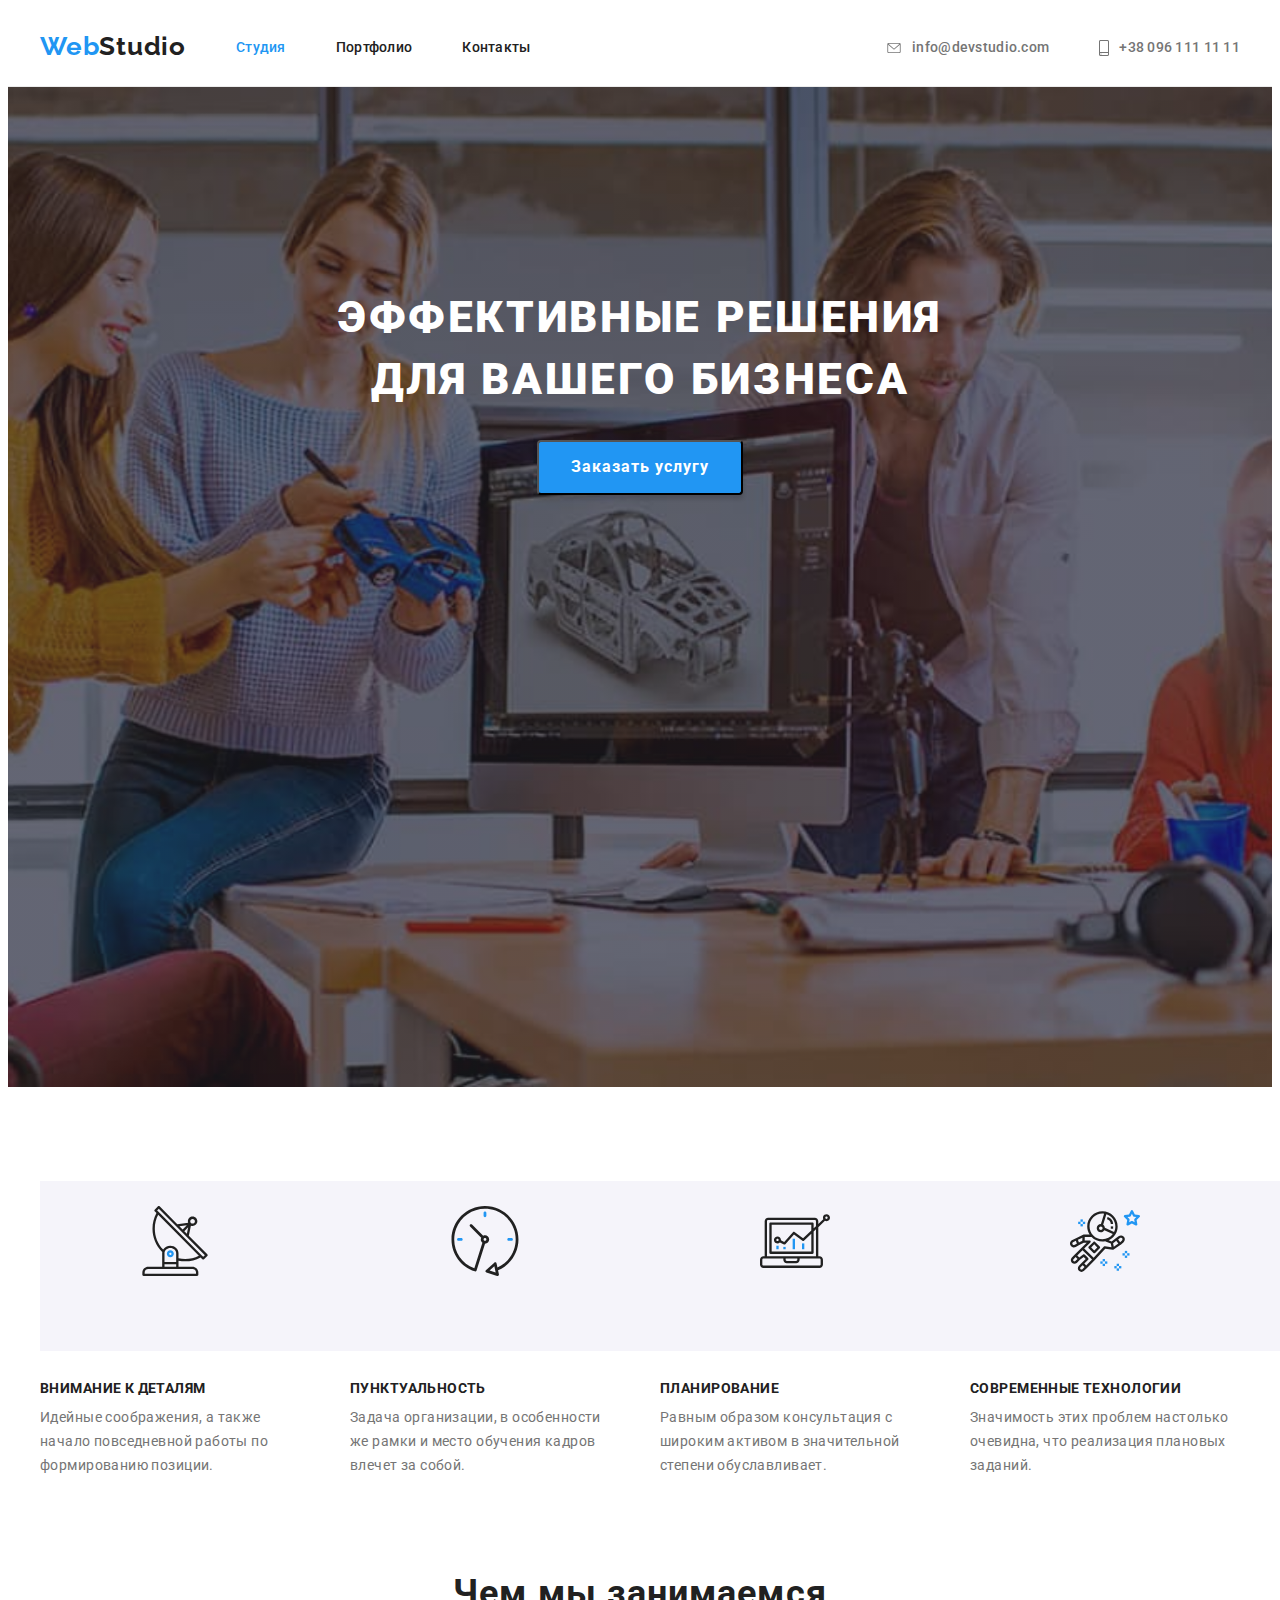
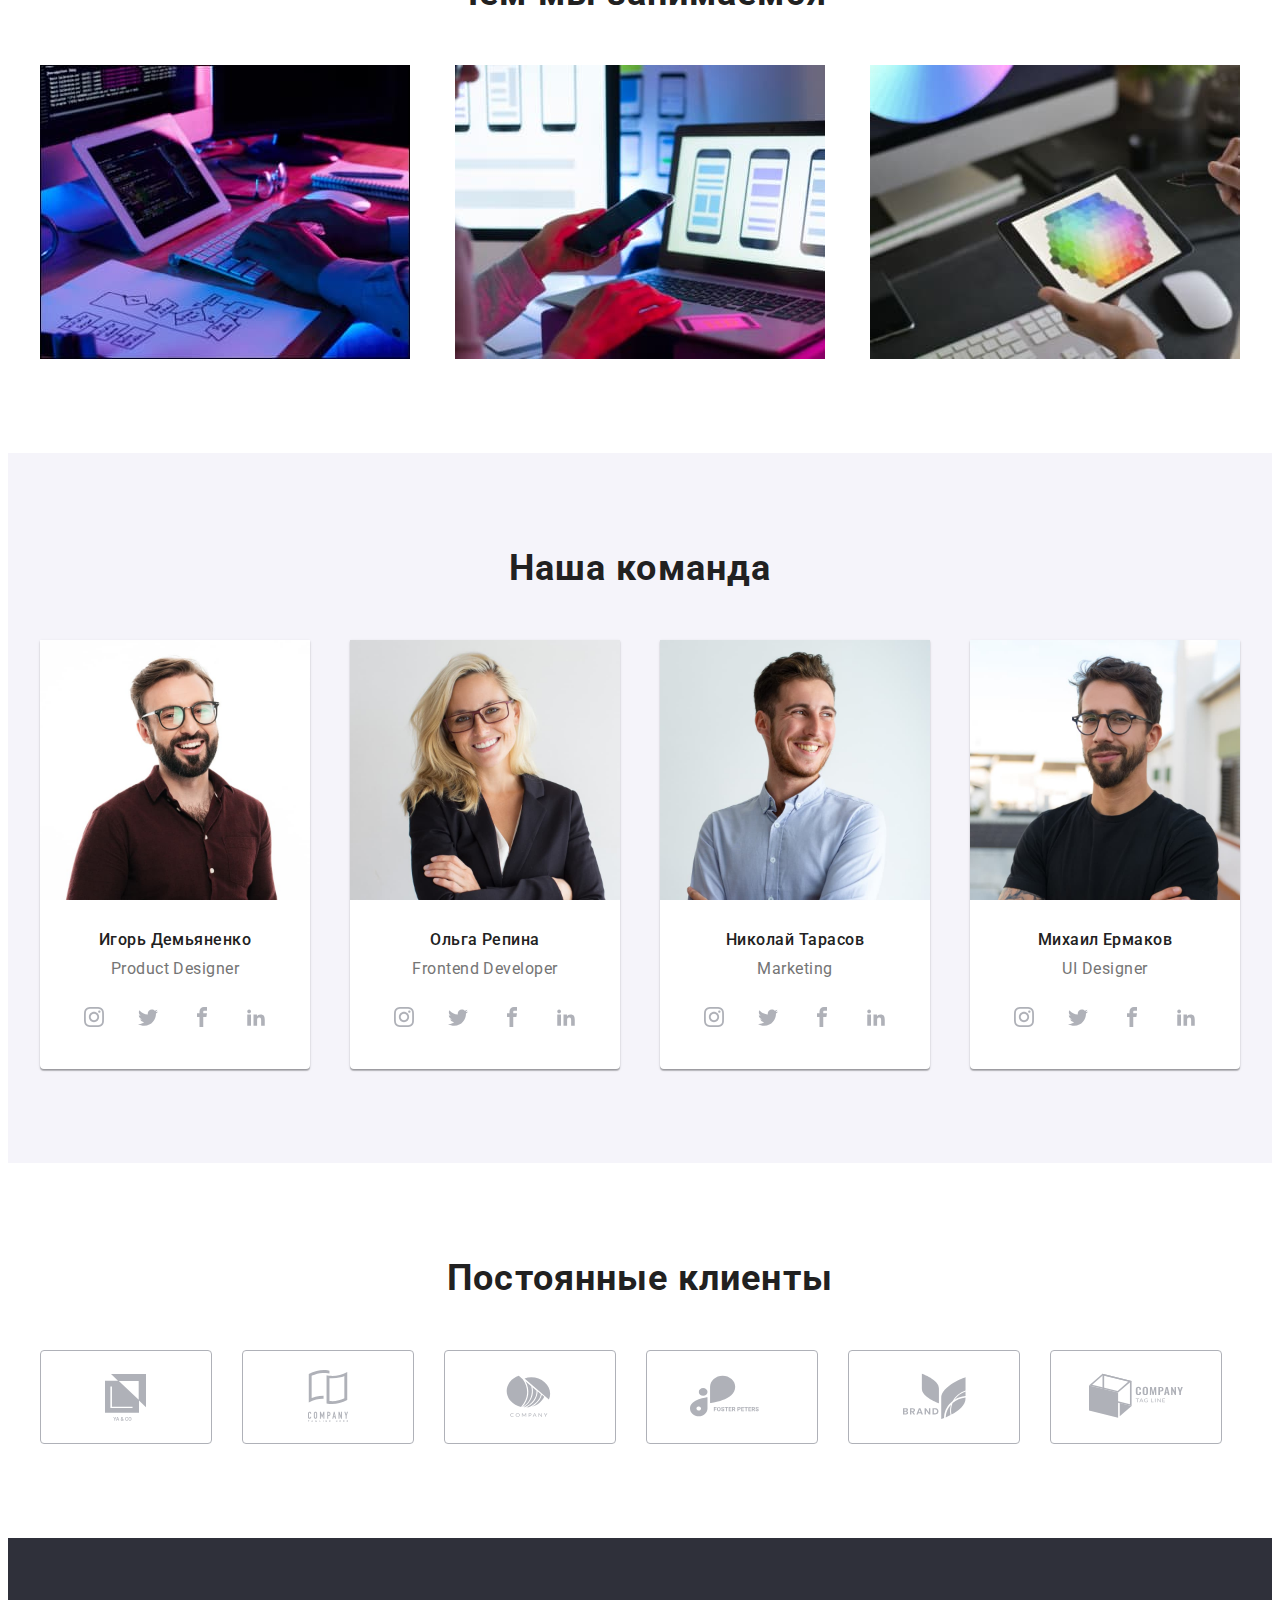
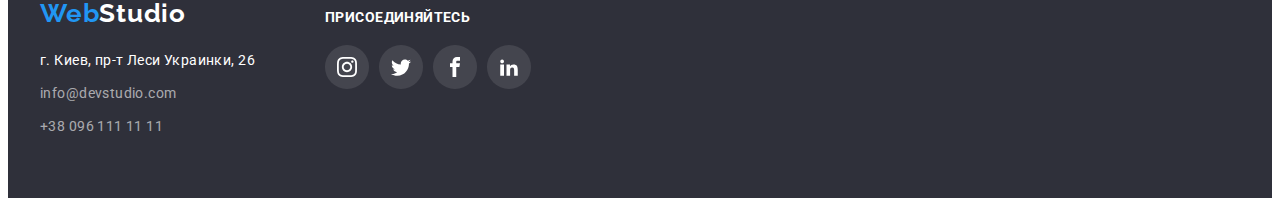
==== index.html @ fb5f98b5 "partone" ====
<!DOCTYPE html>
<html lang="ru">
  <head>
    <meta charset="UTF-8" />
    <meta http-equiv="X-UA-Compatible" content="IE=edge" />
    <meta name="viewport" content="width=device-width, initial-scale=1.0" />
    <link rel="preconnect" href="https://fonts.googleapis.com" />
    <link rel="preconnect" href="https://fonts.gstatic.com" crossorigin />
    <link
      href="https://fonts.googleapis.com/css2?family=Raleway:wght@700&family=Roboto:wght@400;500;700;900&display=swap"
      rel="stylesheet"
    />
    <link
      rel="stylesheet"
      href="https://cdnjs.cloudflare.com/ajax/libs/modern-normalize/1.1.0/modern-normalize.min.css"
      integrity="sha512-wpPYUAdjBVSE4KJnH1VR1HeZfpl1ub8YT/NKx4PuQ5NmX2tKuGu6U/JRp5y+Y8XG2tV+wKQpNHVUX03MfMFn9Q=="
      crossorigin="anonymous"
      referrerpolicy="no-referrer"
    />
    <link rel="stylesheet" href="css/styles.css" />
    <title>Студия</title>
  </head>
  <body>
    <header class="page-header">
      <div class="container main-nav">
        <a class="logo" href="index.html">
          <span class="logo-span">Web</span>Studio
        </a>
        <nav class="navigation">
          <ul class="nav-list">
            <li class="nav-item"><a class="nav-studio" href="">Студия</a></li>
            <li class="nav-item">
              <a class="nav-link" href="portfolio.html">Портфолио</a>
            </li>
            <li class="nav-item"><a class="nav-link" href="">Контакты</a></li>
          </ul>
        </nav>
        <ul class="contacts">
          <li class="contacts-list">
            <a class="contacts-link" href="mailto:info@devstudio.com"> 
              <svg class="contacts-icon" width="16px" height="10px">
                  <use href="./images/icons.svg#mailto">
                  </use>
                </svg>
              info@devstudio.com
            </a>
          </li> 
          <li class="contacts-list">
            <a class="contacts-link" href="tel:+380961111111">
               <svg class="contacts-icon" width="10px" height="16px">
                  <use href="./images/icons.svg#telefone">
                  </use>
                </svg>
              +38 096 111 11 11</a>
          </li>
        </ul>
      </div>
    </header>
    <main>
      <section class="part-one section">
        <div class="container">
          <h1 class="one-text">Эффективные решения для вашего бизнеса</h1>
          <button data-modal-open class="one-button" type="button">Заказать услугу</button>
        </div>
        <div class="backdrop is-hidden" data-modal>
          <div class="modal">
            <button data-modal-close class="finish" type="button"></button>
          </div>
        </div>
      </section>
      <section class="part-two section">
        <div class="container">
          <h2 class="visually-hidden">Наши особенности</h2>
          <ul class="two-list">
            <li class="two-item">
              <div class="icon-two">
                <svg class="true-icon" width="70px" height="70px">
                  <use href="./images/icons.svg#antena">
                  </use>
                </svg>
              </div>
              <h3 class="two-title">Внимание к деталям</h3>
              <p class="two-content">
                Идейные соображения, а также начало повседневной работы по
                формированию позиции.
              </p>
            </li>
            <li class="two-item">
              <div class="icon-two">
                <svg class="true-icon" width="70px" height="70px">
                  <use href="./images/icons.svg#clock">
                  </use>
                </svg>
              </div>
              <h3 class="two-title">Пунктуальность</h3>
              <p class="two-content">
                Задача организации, в особенности же рамки и место обучения
                кадров влечет за собой.
              </p>
            </li>
            <li class="two-item">
              <div class="icon-two">
                 <svg class="true-icon" width="70px" height="70px">
                  <use href="./images/icons.svg#diagram">
                  </use>
                </svg>
              </div>
              <h3 class="two-title">Планирование</h3>
              <p class="two-content">
                Равным образом консультация с широким активом в значительной
                степени обуславливает.
              </p>
            </li>
            <li class="two-item">
              <div class="icon-two">
                 <svg class="true-icon" width="70px" height="70px">
                  <use href="./images/icons.svg#astronaut">
                  </use>
                </svg>
              </div>
              <h3 class="two-title">Современные технологии</h3>
              <p class="two-content">
                Значимость этих проблем настолько очевидна, что реализация
                плановых заданий.
              </p>
            </li>
          </ul>
        </div>
      </section>
      <section class="part-three section">
        <div class="container">
          <h2 class="three-title">Чем мы занимаемся</h2>
          <ul class="three-list">
            <li class="three-item">
              <img src="images/box1.jpg" alt="Создание сайтов" width="370" />
            </li>
            <li class="three-item">
              <img
                src="images/img2.jpg"
                alt="Создание мобильных приложений"
                width="370"
              />
            </li>
            <li class="three-item">
              <img
                src="images/img3.jpg"
                alt="Услуги вэб-дизайнера"
                width="370"
              />
            </li>
          </ul>
        </div>
      </section>
      <section class="part-four section">
        <div class="container">
          <h2 class="four-title">Наша команда</h2>
          <ul class="four-list">
            <li class="four-item">
              <img src="images/team1.jpg" alt="Игорь Демьяненко" width="270" />
                <div class="container-four">
                  <h3 class="title-name">Игорь Демьяненко</h3>
                  <p class="title-prof">Product Designer</p>
                  <ul class="comand-scl">
                    <li class="scl-list">
                      <a class="scl-link" href="">
                        <svg class="scl-icon" width="20px" height="20px">
                      <use href="./images/icons.svg#icon-instagram">
                      </use>
                      </svg>
                      </a>
                    </li>
                    <li class="scl-list">
                      <a class="scl-link" href="">
                        <svg class="scl-icon" width="20px" height="20px">
                      <use href="./images/icons.svg#icon-twitter">
                      </use>
                      </svg>
                      </a>
                    </li>
                    <li class="scl-list">
                      <a class="scl-link" href="">
                        <svg class="scl-icon" width="20px" height="20px">
                      <use href="./images/icons.svg#icon-facebook">
                      </use>
                      </svg>
                      </a>
                    </li>
                    <li class="scl-list">
                      <a class="scl-link" href="">
                        <svg class="scl-icon" width="20px" height="20px">
                      <use href="./images/icons.svg#icon-linkedin2">
                      </use>
                      </svg>
                      </a>
                    </li>
                  </ul>
                </div>  
            </li>
            <li class="four-item">
              <img src="images/team2.jpg" alt="Ольга Репина" width="270" />
                <div class="container-four">
                  <h3 class="title-name">Ольга Репина</h3>
                  <p class="title-prof">Frontend Developer</p>
                       <ul class="comand-scl">
                    <li class="scl-list">
                      <a class="scl-link" href="">
                        <svg class="scl-icon" width="20px" height="20px">
                      <use href="./images/icons.svg#icon-instagram">
                      </use>
                      </svg>
                      </a>
                    </li>
                    <li class="scl-list">
                      <a class="scl-link" href="">
                        <svg class="scl-icon" width="20px" height="20px">
                      <use href="./images/icons.svg#icon-twitter">
                      </use>
                      </svg>
                      </a>
                    </li>
                    <li class="scl-list">
                      <a class="scl-link" href="">
                        <svg class="scl-icon" width="20px" height="20px">
                      <use href="./images/icons.svg#icon-facebook">
                      </use>
                      </svg>
                      </a>
                    </li>
                    <li class="scl-list">
                      <a class="scl-link" href="">
                        <svg class="scl-icon" width="20px" height="20px">
                      <use href="./images/icons.svg#icon-linkedin2">
                      </use>
                      </svg>
                      </a>
                    </li>
                  </ul>
                </div>
            </li>
            <li class="four-item">
              <img src="images/team3.jpg" alt="Николай Тарасов" width="270" />
                <div class="container-four">
                  <h3 class="title-name">Николай Тарасов</h3>
                  <p class="title-prof">Marketing</p>
                       <ul class="comand-scl">
                    <li class="scl-list">
                      <a class="scl-link" href="">
                        <svg class="scl-icon" width="20px" height="20px">
                      <use href="./images/icons.svg#icon-instagram">
                      </use>
                      </svg>
                      </a>
                    </li>
                    <li class="scl-list">
                      <a class="scl-link" href="">
                        <svg class="scl-icon" width="20px" height="20px">
                      <use href="./images/icons.svg#icon-twitter">
                      </use>
                      </svg>
                      </a>
                    </li>
                    <li class="scl-list">
                      <a class="scl-link" href="">
                        <svg class="scl-icon" width="20px" height="20px">
                      <use href="./images/icons.svg#icon-facebook">
                      </use>
                      </svg>
                      </a>
                    </li>
                    <li class="scl-list">
                      <a class="scl-link" href="">
                        <svg class="scl-icon" width="20px" height="20px">
                      <use href="./images/icons.svg#icon-linkedin2">
                      </use>
                      </svg>
                      </a>
                    </li>
                  </ul>
                </div>
            </li>
            <li class="four-item">
              <img src="images/team4.jpg" alt="Михаил Ермаков" width="270" />
                <div class="container-four">
                  <h3 class="title-name">Михаил Ермаков</h3>
                  <p class="title-prof">UI Designer</p>
                       <ul class="comand-scl">
                    <li class="scl-list">
                      <a class="scl-link" href="">
                        <svg class="scl-icon" width="20px" height="20px">
                      <use href="./images/icons.svg#icon-instagram">
                      </use>
                      </svg>
                      </a>
                    </li>
                    <li class="scl-list">
                      <a class="scl-link" href="">
                        <svg class="scl-icon" width="20px" height="20px">
                      <use href="./images/icons.svg#icon-twitter">
                      </use>
                      </svg>
                      </a>
                    </li>
                    <li class="scl-list">
                      <a class="scl-link" href="">
                        <svg class="scl-icon" width="20px" height="20px">
                      <use href="./images/icons.svg#icon-facebook">
                      </use>
                      </svg>
                      </a>
                    </li>
                    <li class="scl-list">
                      <a class="scl-link" href="">
                        <svg class="scl-icon" width="20px" height="20px">
                      <use href="./images/icons.svg#icon-linkedin2">
                      </use>
                      </svg>
                      </a>
                    </li>
                  </ul>
                </div>
            </li>
          </ul>
        </div>
      </section>
      <section class="part-five section">
        <div class="container">
          <h2 class="five-title">Постоянные клиенты</h2>
          <ul class="part-five-list">
            <li class="client-list">
              <a class="client-link" href="">
                <svg class="client-icon" width="106px" height="60px">
                  <use href="./images/icons.svg#logo1">
                  </use>
                </svg>
              </a>
            </li>
            <li class="client-list">
              <a class="client-link" href="">
                <svg class="client-icon" width="106px" height="60px">
                  <use href="./images/icons.svg#logo2">
                  </use>
                </svg>
              </a>
            </li>
            <li class="client-list">
              <a class="client-link" href="">
                <svg class="client-icon" width="106px" height="60px">
                  <use href="./images/icons.svg#logo3">
                  </use>
                </svg>
              </a>
            </li>
            <li class="client-list">
              <a class="client-link" href="">
                <svg class="client-icon" width="106px" height="60px">
                  <use href="./images/icons.svg#logo4">
                  </use>
                </svg>
              </a>
            </li>
            <li class="client-list">
              <a class="client-link" href="">
                <svg class="client-icon" width="106px" height="60px">
                  <use href="./images/icons.svg#logo5">
                  </use>
                </svg>
              </a>
            </li>
            <li class="client-list">
              <a class="client-link" href="">
                <svg class="client-icon" width="106px" height="60px">
                  <use href="./images/icons.svg#logo6">
                  </use>
                </svg>
              </a>
            </li>
          </ul>
        </div>
      </section>
    </main>
    <footer class="footer">
      <div class="container scl-footer">
        <div class="part-adress">
        <a class="logo" href="index.html">
          <span class="logo-span">Web</span
          ><span class="logo-studio">Studio</span>
        </a>
        <address class="address">
          <ul class="address-list">
            <li class="address-item">
              <a
                class="address-maps"
                href="https://goo.gl/maps/abKfRASXcLubcDst8"
                target="_blank"
                rel="noreferrer noopener"
              >
                г. Киев, пр-т Леси Украинки, 26</a
              >
            </li>
            <li class="address-item">
              <a class="address-link" href="mailto:info@devstudio.com"
                >info@devstudio.com</a
              >
            </li>
            <li class="address-item">
              <a class="address-link" href="tel:+380961111111">+38 096 111 11 11</a>
            </li>
          </ul>
        </address>
      </div>
        <div class="icon-social">
          <h3 class="two-title">Присоединяйтесь</h3>
          <ul class="comand-scl">
              <li class="scl-list">
                <a class="scl-link" href="">
                  <svg class="scl-icon" width="20px" height="20px">
                  <use href="./images/icons.svg#icon-instagram">
                  </use>
                  </svg>
                </a>
              </li>
              <li class="scl-list">
                <a class="scl-link" href="">
                  <svg class="scl-icon" width="20px" height="20px">
                  <use href="./images/icons.svg#icon-twitter">
                  </use>
                  </svg>
                </a>
              </li>
              <li class="scl-list">
                  <a class="scl-link" href="">
                    <svg class="scl-icon" width="20px" height="20px">
                    <use href="./images/icons.svg#icon-facebook">
                    </use>
                    </svg>
                  </a>
                </li>
                <li class="scl-list">
                  <a class="scl-link" href="">
                    <svg class="scl-icon" width="20px" height="20px">
                    <use href="./images/icons.svg#icon-linkedin2">
                    </use>
                    </svg>
                  </a>
                </li>
            </ul>
          </div>
      </div>
    </footer>
     <script src="./js/modal.js"></script>
  </body>
</html>
---- css/styles.css ----
body {
  font-family: "Roboto", sans-serif;
  color: #757575;
  min-width: 1200px;
}

h1,
h2,
h3,
p,
ul {
  margin: 0;
  padding: 0;
}

img {
  display: block;
  max-width: 100%;
  height: auto;
}
.page-header {
  border-bottom: 1px solid #ececec;
}

.container {
  width: 1200px;
  margin-left: auto;
  margin-right: auto;
  padding-left: 15px;
  padding-right: 15px;
}

.section {
  padding-top: 94px;
  padding-bottom: 94px;
}
.main-nav {
  display: flex;
  align-items: center;
}

.logo {
  font-family: "Raleway", sans-serif;
  font-weight: 700;
  color: #212121;
  text-decoration: none;
  font-weight: bold;
  font-size: 26px;
  line-height: 1.2;
  letter-spacing: 0.03em;
  margin-right: 50px;
  display: block;
}

.footer .logo {
  margin-bottom: 20px;
  margin-right: 0;
}
.logo-span {
  color: #2196f3;
}
.logo-studio {
  color: white;
}

.nav-list {
  list-style: none;
  display: flex;
}

.nav-item:not(:last-child) {
  margin-right: 50px;
}

.nav-studio,
.nav-link,
.nav-link,
.nav-portfolio {
  display: block;
  padding-top: 32px;
  padding-bottom: 30px;

  text-decoration: none;
  font-weight: 500;
  font-size: 14px;
  line-height: 1.1;
  letter-spacing: 0.02em;
  color: #212121;
  transition-duration: 250ms;
  transition-timing-function: cubic-bezier(0.4, 0, 0.2, 1);
}
.nav-studio,
.nav-portfolio {
  color: #2196f3;
}
.nav-link:hover,
.nav-link:focus {
  color: #2196f3;
}


.contacts {
  list-style: none;
  padding: 0;
  margin: 0;
  margin-left: auto;
  display: flex;
  align-items: center;
}

.contacts-list {
  margin-left: 50px;
}
.contacts-list:first-child {
  margin-left: 0px;
}

.contacts-link {
  display: flex;
  align-items: center;
  padding-top: 32px;
  padding-bottom: 30px;

  text-decoration: none;
  color: #757575;
  font-weight: 500;
  font-size: 14px;
  line-height: 1.1;
  letter-spacing: 0.02em;
  transition-duration: 250ms;
  transition-timing-function: cubic-bezier(0.4, 0, 0.2, 1);
}
.contacts-link:hover,
.contacts-link:focus {
  color: #2196f3;
}
.contacts-icon {
  display: inline-block;
  fill: currentColor;
  margin-right: 10px;
}

.part-one {
  background-color: #2f303a;
  background-image: linear-gradient(
      to right,
      rgba(47, 48, 58, 0.4),
      rgba(47, 48, 58, 0.4)
    ),
    url(../images/overlay.jpg);
  margin-left: auto;
  margin-right: auto;
  background-repeat: no-repeat;
  background-size: cover;
  background-position: center;
  max-width: 1600px;
  min-height: 600px;
  text-align: center;
  padding-top: 200px;
  padding-bottom: 200px;
}
.one-text {
  margin-bottom: 30px;
  margin-left: auto;
  margin-right: auto;
  font-weight: 900;
  font-size: 44px;
  line-height: 1.4;
  letter-spacing: 0.06em;
  text-transform: uppercase;
  color: #ffffff;
  width: 696px;
}

.one-button {
  background-color: #2196f3;
  font-family: inherit;
  font-weight: bold;
  font-size: 16px;
  line-height: 1.9;
  letter-spacing: 0.06em;
  color: #ffffff;
  padding: 10px 32px;
  box-shadow: 0px 4px 4px rgba(0, 0, 0, 0.15);
  border-radius: 4px;
}

.backdrop {
  position: fixed;
  top: 0;
  left: 0;
  width: 100%;
  height: 100%;
  background-color: rgba(0, 0, 0, 0.2);
}
.backdrop.is-hidden {
  opacity: 0;
  pointer-events: none;
}

.modal {
  position: absolute;
  top: 50%; 
  left: 50%;
  transform: translate(-50%, -50%);

  width: 528px;
  height: 581px;
  background-color: #ffffff;
  box-shadow: 0px 1px 3px rgba(0, 0, 0, 0.12), 0px 1px 1px rgba(0, 0, 0, 0.14), 0px 2px 1px rgba(0, 0, 0, 0.2);
  border-radius: 4px;
}

.finish {

  width: 30px;
  height: 30px;
  background: #FFFFFF;
  background-image: url(../images/close-black-18dp\ \(2\)\ 1.png);
  background-repeat: no-repeat;
  background-size: 18px 18px;
  border: 1px solid rgba(0, 0, 0, 0.1);
  border-radius: 50%;
  text-align: center;
}

.visually-hidden {
  position: absolute;
  width: 1px;
  height: 1px;
  margin: -1px;
  border: 0;
  padding: 0;
  white-space: nowrap;
  clip-path: inset(100%);
  clip: rect(0 0 0 0);
  overflow: hidden;
}

.part-two {
  padding-bottom: 0;
}
.icon-two {
  width: 270px;
  height: 120px;
  background-color: #f5f4fa;
  padding: 25px 100px;
  margin-bottom: 30px;
}

.two-list {
  list-style: none;
  display: flex;
  justify-content: space-between;
}
.two-item {
  margin-right: 30px;
  width: 270px;
}

.two-item:last-child {
  margin-right: 0px;
}

.two-title {
  font-weight: bold;
  font-size: 14px;
  line-height: 1.1;
  letter-spacing: 0.03em;
  text-transform: uppercase;
  color: #212121;
  margin-bottom: 10px;
}
.two-content {
  font-size: 14px;
  line-height: 1.7;
  letter-spacing: 0.03em;
  color: #757575;
}

.three-title {
  font-weight: bold;
  font-size: 36px;
  line-height: 1.2;
  text-align: center;
  letter-spacing: 0.03em;
  color: #212121;
  margin-bottom: 50px;
}

.three-list {
  list-style: none;
  display: flex;
  justify-content: space-between;
}

.three-item {
  margin-right: 30px;
}

.three-item:last-child {
  margin-right: 0px;
}

.part-four {
  background-color: #f5f4fa;
}

.four-title {
  font-weight: bold;
  font-size: 36px;
  line-height: 1.2;
  text-align: center;
  letter-spacing: 0.03em;
  color: #212121;
  margin-bottom: 50px;
}

.comand-scl {
  list-style: none;
  display: flex;
  justify-content: center;
  cursor: pointer;
}
.scl-list + .scl-list {
  margin-left: 10px;
}
.scl-link {
  width: 44px;
  height: 44px;
  background-color: transparent;
  border-radius: 50%;
  display: flex;
  align-items: center;
  justify-content: center;
  color: #afb1b8;
  transition-duration: 250ms;
  transition-timing-function: cubic-bezier(0.4, 0, 0.2, 1);
}

.scl-icon {
  fill: currentColor;
}
.scl-link:hover,
.scl-link:focus {
  background-color: #2196f3;
  color: #ffffff;
}

.scl-link:hover .scl-icon {
  fill: currentColor;
}

.four-list {
  list-style: none;
  display: flex;
  justify-content: space-between;
}

.four-item {
  margin-right: 30px;
  background-color: #ffffff;
  box-shadow: 0px 1px 3px rgba(0, 0, 0, 0.12), 0px 1px 1px rgba(0, 0, 0, 0.14),
    0px 2px 1px rgba(0, 0, 0, 0.2);
  border-radius: 0px 0px 4px 4px;
}
.four-item:last-child {
  margin-right: 0px;
}
.container-four {
  padding-top: 30px;
  padding-bottom: 30px;
}
.title-name {
  font-weight: 500;
  font-size: 16px;
  line-height: 1.2;
  text-align: center;
  letter-spacing: 0.03em;
  color: #212121;
  margin-bottom: 10px;
}
.title-prof {
  font-size: 16px;
  line-height: 1.2;
  text-align: center;
  letter-spacing: 0.03em;
  color: #757575;
  margin-bottom: 16px;
}

.five-title {
  font-weight: bold;
  font-size: 36px;
  line-height: 1.2;
  text-align: center;
  letter-spacing: 0.03em;
  color: #212121;
  margin-bottom: 50px;
}

.part-five-list {
  list-style: none;
  display: flex;
  cursor: pointer;
}

.client-link {
  width: 170px;
  height: 92px;
  border: 1px solid #afb1b8;
  border-radius: 4px;
  display: flex;
  align-items: center;
  justify-content: center;
  color: #afb1b8;
  transition-duration: 250ms;
  transition-timing-function: cubic-bezier(0.4, 0, 0.2, 1);
}

.client-icon {
  fill: currentColor;
}
.client-link:hover,
.client-link:focus {
  border: 1px solid #2196f3;
  color: #2196f3;
}
.client-link:hover .client-icon {
  fill: currentColor;
}

.client-list + .client-list {
  margin-left: 30px;
}

.footer {
  background-color: #2f303a;
  padding-top: 60px;
  padding-bottom: 60px;
  display: flex;
  align-items: baseline;
}
.icon-social {
  margin-left: 70px;
}
.icon-social .two-title {
  color: #ffffff;
  margin-bottom: 20px;
}

.icon-social .scl-link {
  background-image: linear-gradient(
    to right,
    rgba(255, 255, 255, 10%),
    rgba(255, 255, 255, 10%)
  );
}

.icon-social .scl-icon {
  fill: #ffffff;
}
.scl-footer {
  display: flex;
  align-items: baseline;
}

.address {
  font-style: normal;
  font-size: 14px;
  line-height: 1.7;
  letter-spacing: 0.03em;
}

.address-list {
  list-style: none;
}

.address-item:not(:last-child) {
  margin-bottom: 9px;
}
.address-maps {
  display: inline-block;
  text-decoration: none;
  color: #ffffff;
}

.address-link {
  display: inline-block;
  text-decoration: none;
  color: #ffffff99;
}

.project-list {
  list-style: none;
  display: flex;
  flex-wrap: wrap;
  cursor: pointer;
}

.gallery-project {
  width: 370px;
  margin-right: 30px;
  margin-bottom: 30px;
}

.gallery-link {
  display: block;
  text-decoration: none;
  transition-duration: 250ms;
  transition-timing-function: cubic-bezier(0.4, 0, 0.2, 1);
}
.gallery-link:hover,
.gallery-link:focus {
  box-shadow: 0px 1px 1px rgba(0, 0, 0, 0.12), 0px 4px 4px rgba(0, 0, 0, 0.06),
    1px 4px 6px rgba(0, 0, 0, 0.16);
}

.gallery-name {
  padding-top: 20px;
  padding-left: 24px;
  padding-bottom: 20px;
  padding-right: 24px;
  border-right: 1px solid #eeeeee;
  border-bottom: 1px solid #eeeeee;
  border-left: 1px solid #eeeeee;
}

.gallery-project:nth-child(3n) {
  margin-right: 0;
}

.gallery-project:nth-last-child(-n + 3) {
  margin-bottom: 0;
}

.title-project {
  font-weight: bold;
  font-size: 18px;
  line-height: 2;
  letter-spacing: 0.06em;
  color: #212121;
  margin-bottom: 4px;
}
.title-item {
  font-size: 16px;
  line-height: 1.9;
  letter-spacing: 0.03em;
  color: #757575;
}

.button-list {
  list-style: none;
  display: flex;
  margin-bottom: 50px;
  justify-content: center;
}
.button-item {
  margin-right: 8px;
}
.project-button {
  font-family: inherit;
  font-weight: 500;
  font-size: 16px;
  line-height: 1.6;
  text-align: center;
  letter-spacing: 0.03em;
  padding: 6px 22px;
  border-radius: 4px;
  border: transparent;
  transition-duration: 250ms;
  transition-timing-function: cubic-bezier(0.4, 0, 0.2, 1);
}

.button-item:last-child {
  margin-right: 0;
}
.project-button:hover,
.project-button:focus {
  background-color: #2196f3;
  color: #ffffff;
  box-shadow: 0px 3px 1px rgba(0, 0, 0, 0.1), 0px 1px 2px rgba(0, 0, 0, 0.08),
    0px 2px 2px rgba(0, 0, 0, 0.12);
  border-radius: 4px;
}
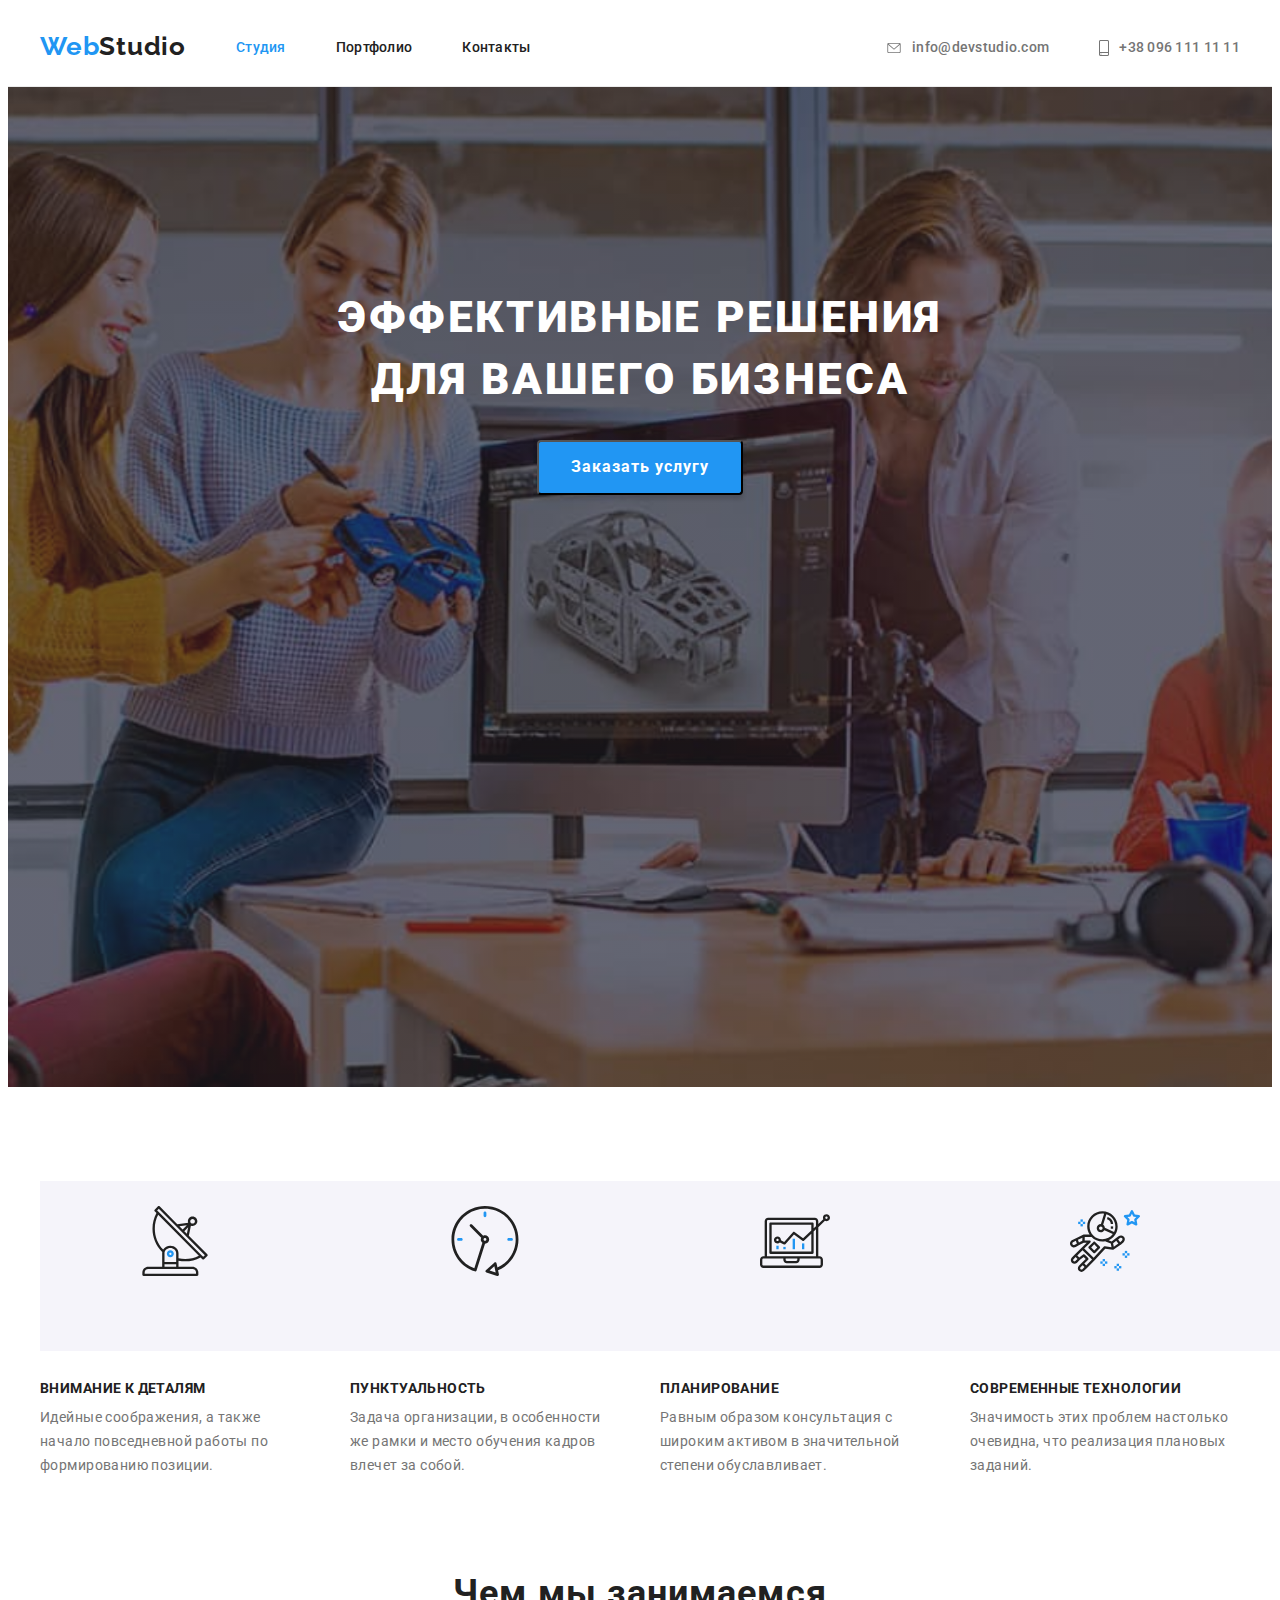
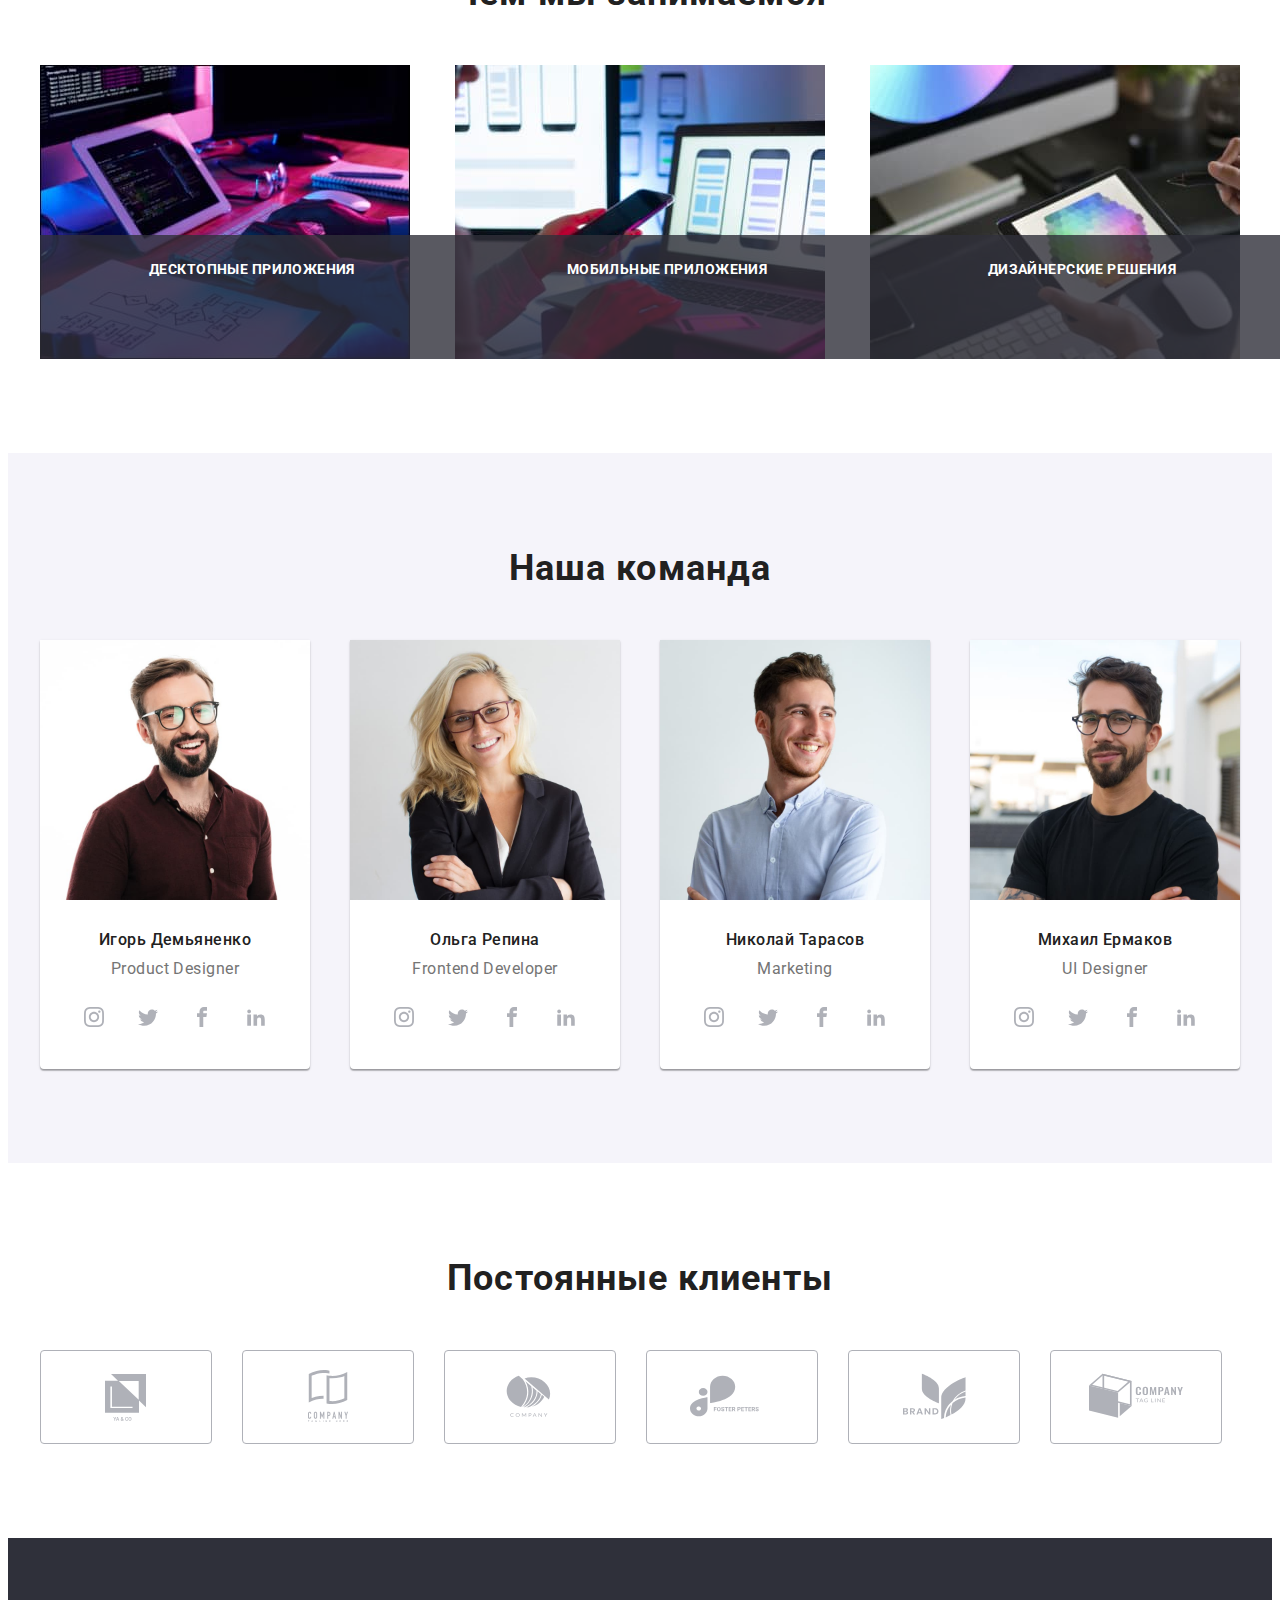
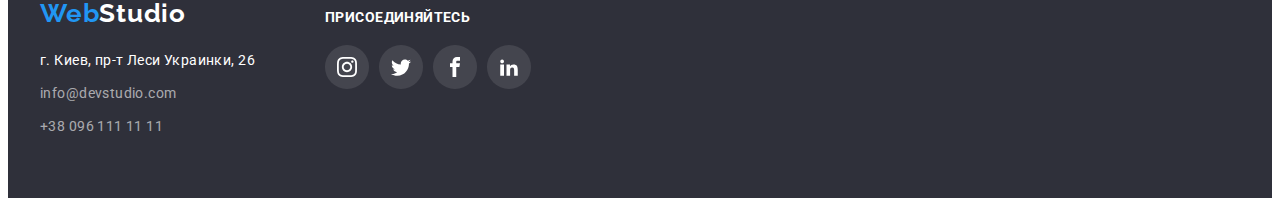
==== commit 60fc51a7: "onlytransitions" ====
--- a/index.html
+++ b/index.html
@@ -62,11 +62,7 @@
           <h1 class="one-text">Эффективные решения для вашего бизнеса</h1>
           <button data-modal-open class="one-button" type="button">Заказать услугу</button>
         </div>
-        <div class="backdrop is-hidden" data-modal>
-          <div class="modal">
-            <button data-modal-close class="finish" type="button"></button>
-          </div>
-        </div>
+        
       </section>
       <section class="part-two section">
         <div class="container">
@@ -132,21 +128,30 @@
           <h2 class="three-title">Чем мы занимаемся</h2>
           <ul class="three-list">
             <li class="three-item">
-              <img src="images/box1.jpg" alt="Создание сайтов" width="370" />
+              <div class="two-text">
+                <img src="images/box1.jpg" alt="Создание сайтов" width="370" />
+                  <h3 class="two-title">Десктопные приложения</h3>
+              </div>
             </li>
             <li class="three-item">
+               <div class="two-text">
               <img
                 src="images/img2.jpg"
                 alt="Создание мобильных приложений"
                 width="370"
               />
+              <h3 class="two-title">Мобильные приложения</h3>
+              </div>
             </li>
             <li class="three-item">
+              <div class="two-text">
               <img
                 src="images/img3.jpg"
                 alt="Услуги вэб-дизайнера"
                 width="370"
               />
+              <h3 class="two-title">Дизайнерские решения</h3>
+              </div>
             </li>
           </ul>
         </div>
@@ -447,6 +452,16 @@
           </div>
       </div>
     </footer>
+    <div class="backdrop is-hidden" data-modal>
+          <div class="modal">
+            <button data-modal-close class="finish" type="button">
+              <svg class="finish-icon" width="18px" height="18px">
+                    <use href="./images/icons.svg#finish">
+                    </use>
+                    </svg>
+            </button>
+          </div>
+        </div>
      <script src="./js/modal.js"></script>
   </body>
 </html>
--- a/css/styles.css
+++ b/css/styles.css
@@ -68,6 +68,14 @@
   display: flex;
 }
 
+/* .nav-studio::after {
+  content: "";
+  background-color: #2196f3;
+  width: 48px;
+  height: 4px;
+  border-radius: 2px;
+  position: absolute;
+} */
 .nav-item:not(:last-child) {
   margin-right: 50px;
 }
@@ -86,9 +94,12 @@
   line-height: 1.1;
   letter-spacing: 0.02em;
   color: #212121;
+  transition-property: color;
   transition-duration: 250ms;
   transition-timing-function: cubic-bezier(0.4, 0, 0.2, 1);
 }
+
+
 .nav-studio,
 .nav-portfolio {
   color: #2196f3;
@@ -97,7 +108,24 @@
 .nav-link:focus {
   color: #2196f3;
 }
-
+/* .nav-link:hover::after {
+  content: "";
+  position: absolute;
+  background-color: #2196f3;
+  width: 48px;
+  height: 4px;
+  border-radius: 2px;
+  
+} */
+
+/* .nav-item::after {
+  content: "";
+  background-color: red;
+  width: 48px;
+  height: 4px;
+  border-radius: 2px;
+  position: absolute;
+} */
 
 .contacts {
   list-style: none;
@@ -127,6 +155,7 @@
   font-size: 14px;
   line-height: 1.1;
   letter-spacing: 0.02em;
+  transition-property: color;
   transition-duration: 250ms;
   transition-timing-function: cubic-bezier(0.4, 0, 0.2, 1);
 }
@@ -185,45 +214,6 @@
   border-radius: 4px;
 }
 
-.backdrop {
-  position: fixed;
-  top: 0;
-  left: 0;
-  width: 100%;
-  height: 100%;
-  background-color: rgba(0, 0, 0, 0.2);
-}
-.backdrop.is-hidden {
-  opacity: 0;
-  pointer-events: none;
-}
-
-.modal {
-  position: absolute;
-  top: 50%; 
-  left: 50%;
-  transform: translate(-50%, -50%);
-
-  width: 528px;
-  height: 581px;
-  background-color: #ffffff;
-  box-shadow: 0px 1px 3px rgba(0, 0, 0, 0.12), 0px 1px 1px rgba(0, 0, 0, 0.14), 0px 2px 1px rgba(0, 0, 0, 0.2);
-  border-radius: 4px;
-}
-
-.finish {
-
-  width: 30px;
-  height: 30px;
-  background: #FFFFFF;
-  background-image: url(../images/close-black-18dp\ \(2\)\ 1.png);
-  background-repeat: no-repeat;
-  background-size: 18px 18px;
-  border: 1px solid rgba(0, 0, 0, 0.1);
-  border-radius: 50%;
-  text-align: center;
-}
-
 .visually-hidden {
   position: absolute;
   width: 1px;
@@ -287,6 +277,21 @@
   color: #212121;
   margin-bottom: 50px;
 }
+.two-text {
+  position: relative;
+}
+.three-item .two-title {
+  position: absolute;
+  bottom: 0;
+  color: #ffffff;
+  background-color: rgba(47, 48, 58, 0.8);
+  width: 100%;
+  height: 70px;
+  padding: 27px;
+  text-align: center;
+  margin-bottom: 0;
+
+}
 
 .three-list {
   list-style: none;
@@ -334,6 +339,7 @@
   align-items: center;
   justify-content: center;
   color: #afb1b8;
+  transition-property: background-color, color;
   transition-duration: 250ms;
   transition-timing-function: cubic-bezier(0.4, 0, 0.2, 1);
 }
@@ -414,6 +420,7 @@
   align-items: center;
   justify-content: center;
   color: #afb1b8;
+  transition-property: border, color;
   transition-duration: 250ms;
   transition-timing-function: cubic-bezier(0.4, 0, 0.2, 1);
 }
@@ -504,9 +511,15 @@
   margin-bottom: 30px;
 }
 
+.gallery-project:hover .text-pfl {
+  transform: translateY(0);
+
+}
+
 .gallery-link {
   display: block;
   text-decoration: none;
+  transition-property: box-shadow;
   transition-duration: 250ms;
   transition-timing-function: cubic-bezier(0.4, 0, 0.2, 1);
 }
@@ -514,6 +527,30 @@
 .gallery-link:focus {
   box-shadow: 0px 1px 1px rgba(0, 0, 0, 0.12), 0px 4px 4px rgba(0, 0, 0, 0.06),
     1px 4px 6px rgba(0, 0, 0, 0.16);
+}
+
+.gallery-text {
+  position: relative;
+  overflow: hidden;
+}
+.text-pfl {
+  position: absolute;
+  width: 100%;
+  height: 100%;
+  top: 0;
+  background-color: rgba(33, 150, 243, 0.9);
+
+  font-weight: 400;
+  font-size: 18px;
+  line-height: 1.6;
+  letter-spacing: 0.03em;
+  color: #ffffff;
+  padding: 63px 24px;
+  transform: translateY(100%);
+  transition-property: transform;
+  transition-duration: 250ms;
+  transition-timing-function: cubic-bezier(0.4, 0, 0.2, 1);
+  
 }
 
 .gallery-name {
@@ -568,6 +605,7 @@
   padding: 6px 22px;
   border-radius: 4px;
   border: transparent;
+  transition-property: background-color, color, box-shadow, border-radius;
   transition-duration: 250ms;
   transition-timing-function: cubic-bezier(0.4, 0, 0.2, 1);
 }
@@ -583,3 +621,53 @@
     0px 2px 2px rgba(0, 0, 0, 0.12);
   border-radius: 4px;
 }
+
+.backdrop {
+  position: fixed;
+  top: 0;
+  left: 0;
+  width: 100%;
+  height: 100%;
+  background-color: rgba(0, 0, 0, 0.2);
+  transition: opacity 500ms, visibility 500ms;
+}
+.backdrop.is-hidden {
+  opacity: 0;
+  pointer-events: none;
+  visibility: hidden;
+}
+.backdrop.is-hidden .modal {
+  transform: rotate(180deg) scale(1.25);
+}
+.modal {
+  position: absolute;
+  top: 50%;
+  left: 50%;
+  transform: translate(-50%, -50%);
+  transition: transform 300ms;
+
+  width: 528px;
+  min-height: 581px;
+  background-color: #ffffff;
+  box-shadow: 0px 1px 3px rgba(0, 0, 0, 0.12), 0px 1px 1px rgba(0, 0, 0, 0.14),
+    0px 2px 1px rgba(0, 0, 0, 0.2);
+  border-radius: 4px;
+}
+
+.finish {
+  position: absolute;
+  top: 8px;
+  right: 8px;
+  width: 30px;
+  height: 30px;
+  border: 1px solid rgba(0, 0, 0, 0.1);
+  border-radius: 50%;
+  background-color: transparent;
+  display: flex;
+  align-items: center;
+  justify-content: center;
+}
+
+.finish-icon {
+  fill: #000000;
+}
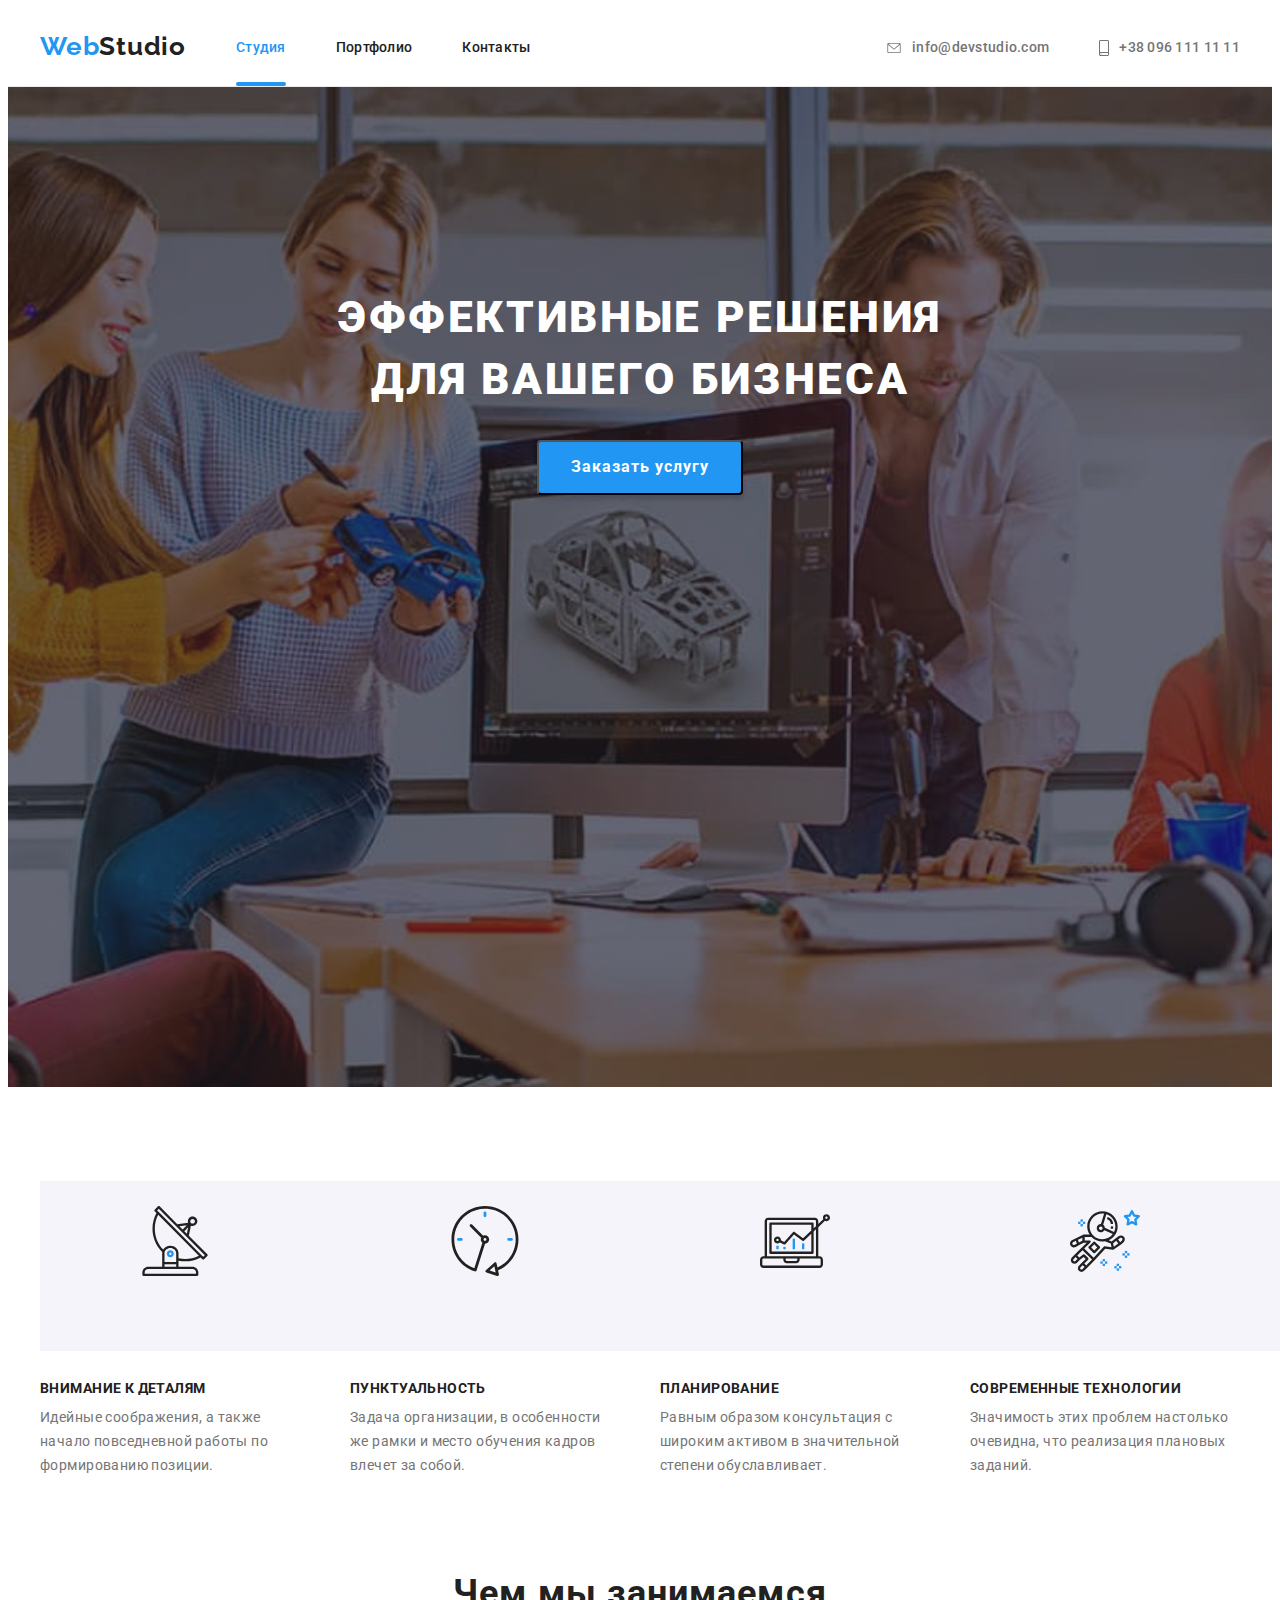
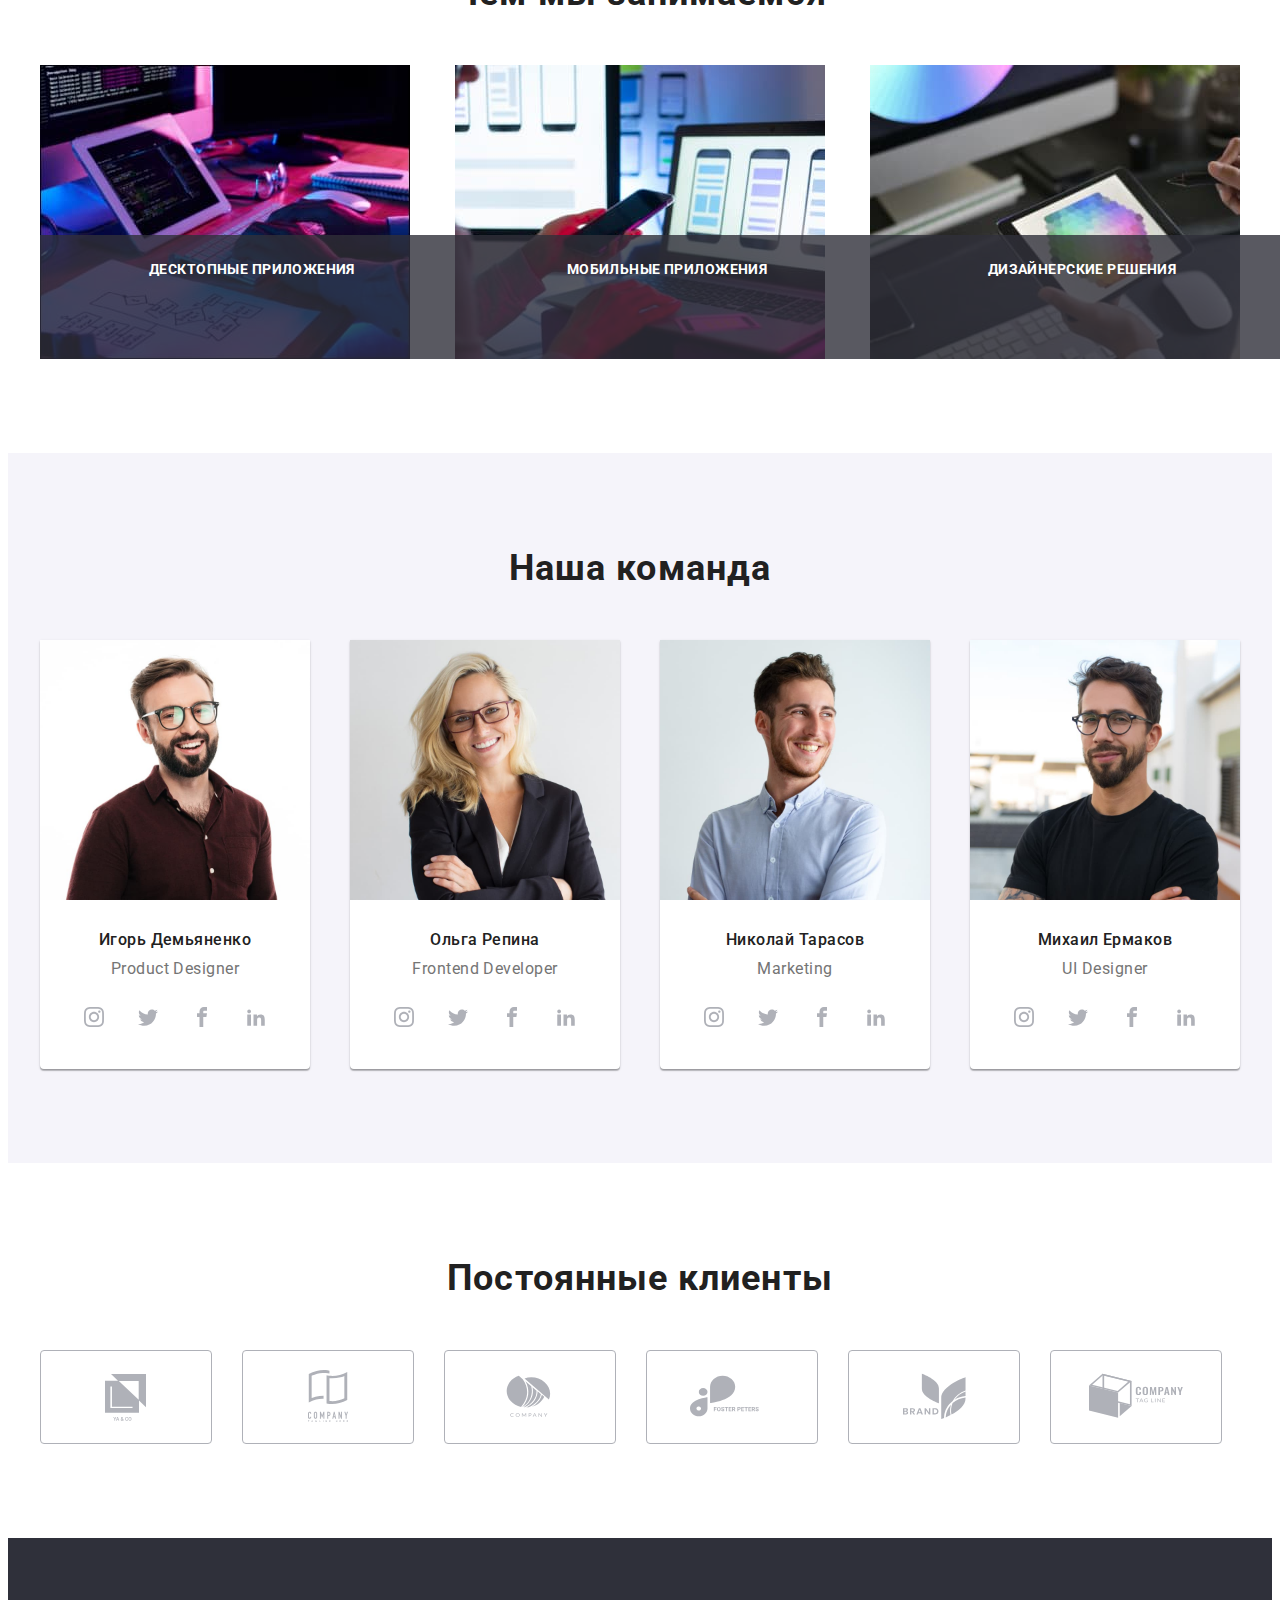
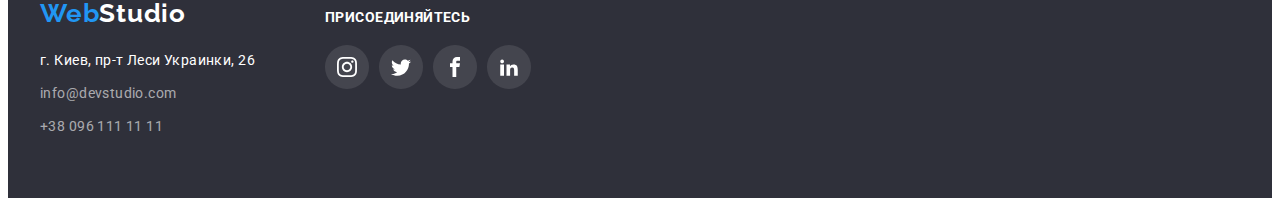
==== commit 6ba59629: "newfixed" ====
--- a/index.html
+++ b/index.html
@@ -28,7 +28,7 @@
         </a>
         <nav class="navigation">
           <ul class="nav-list">
-            <li class="nav-item"><a class="nav-studio" href="">Студия</a></li>
+            <li class="nav-item"><a class="nav-link current" href="">Студия</a></li>
             <li class="nav-item">
               <a class="nav-link" href="portfolio.html">Портфолио</a>
             </li>
--- a/css/styles.css
+++ b/css/styles.css
@@ -80,10 +80,7 @@
   margin-right: 50px;
 }
 
-.nav-studio,
-.nav-link,
-.nav-link,
-.nav-portfolio {
+.nav-link {
   display: block;
   padding-top: 32px;
   padding-bottom: 30px;
@@ -100,10 +97,24 @@
 }
 
 
-.nav-studio,
-.nav-portfolio {
+.current {
+  position: relative;
   color: #2196f3;
 }
+
+.current::after {
+  content: "";
+  display: block;
+  position: absolute;
+  bottom: 0;
+  width: 100%;
+  height: 4px;
+  border-radius: 2px;
+  background-color: #2196f3;
+}
+
+
+
 .nav-link:hover,
 .nav-link:focus {
   color: #2196f3;
